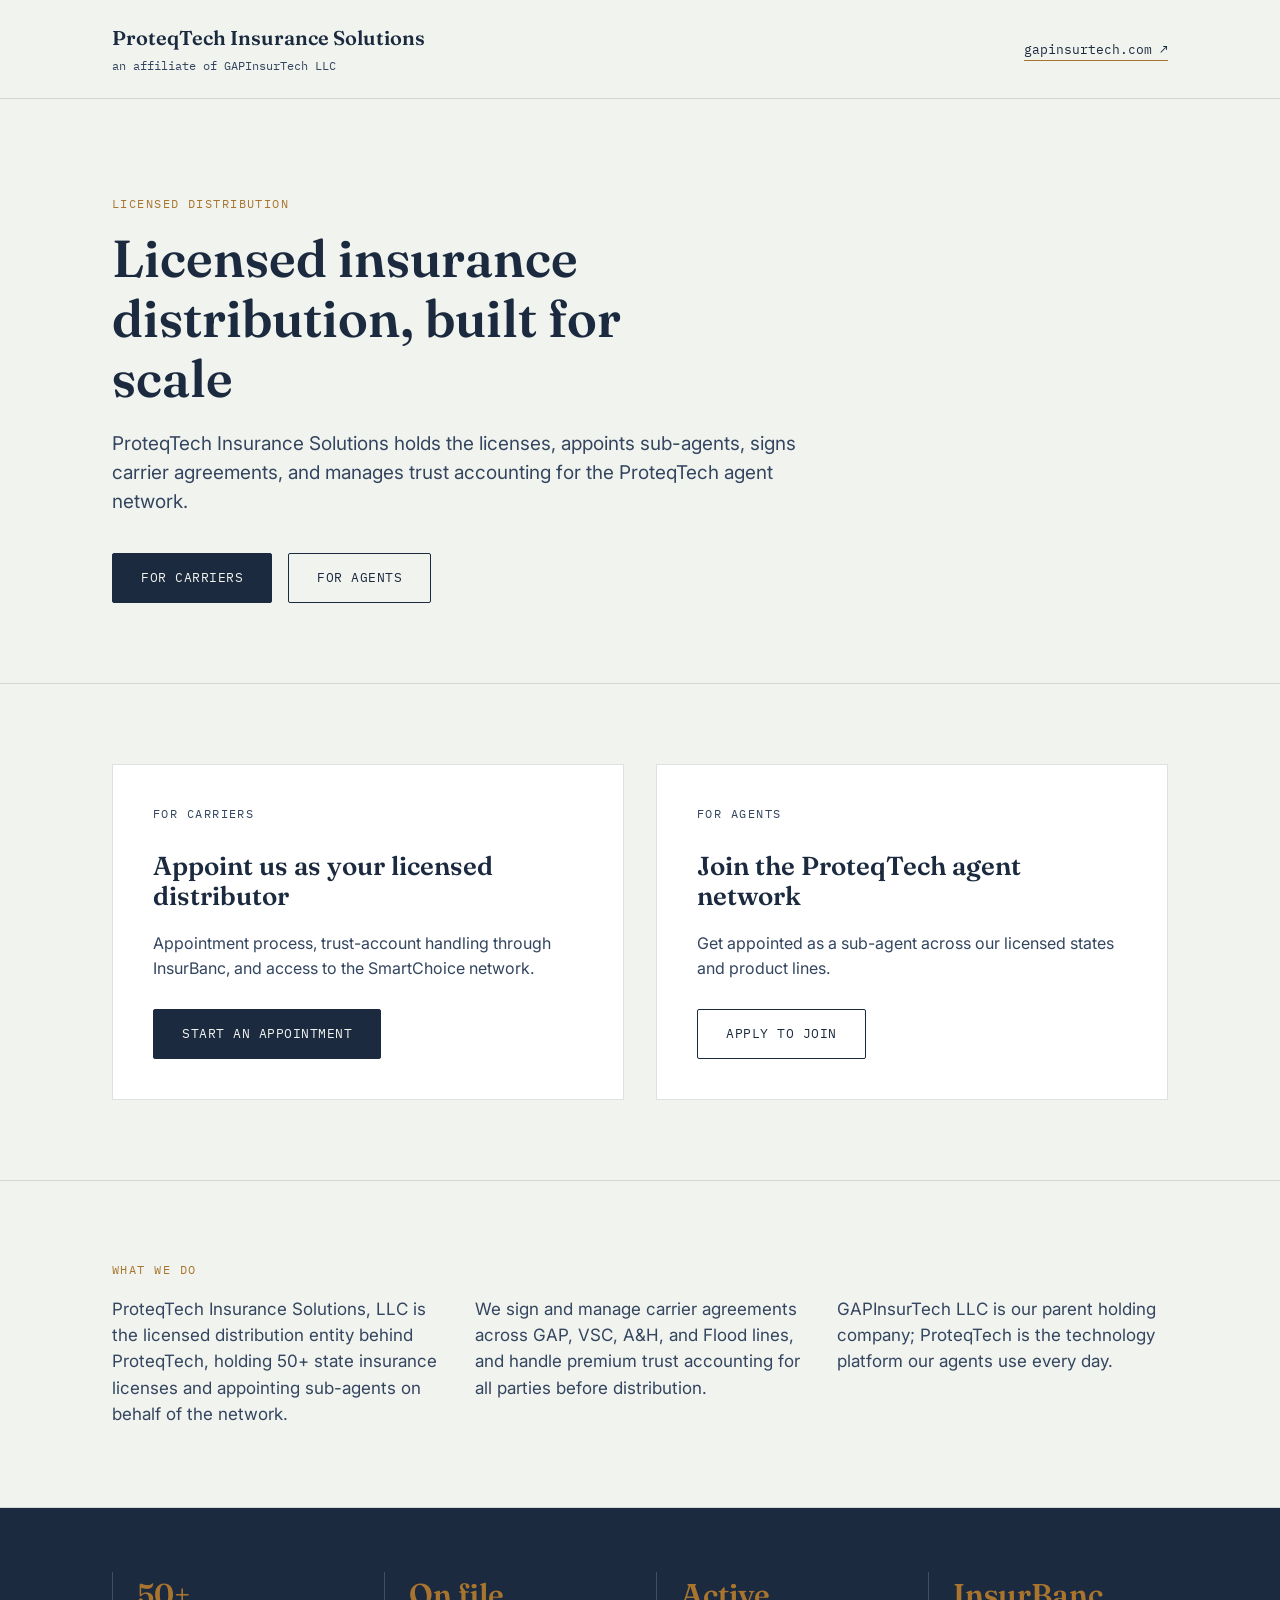
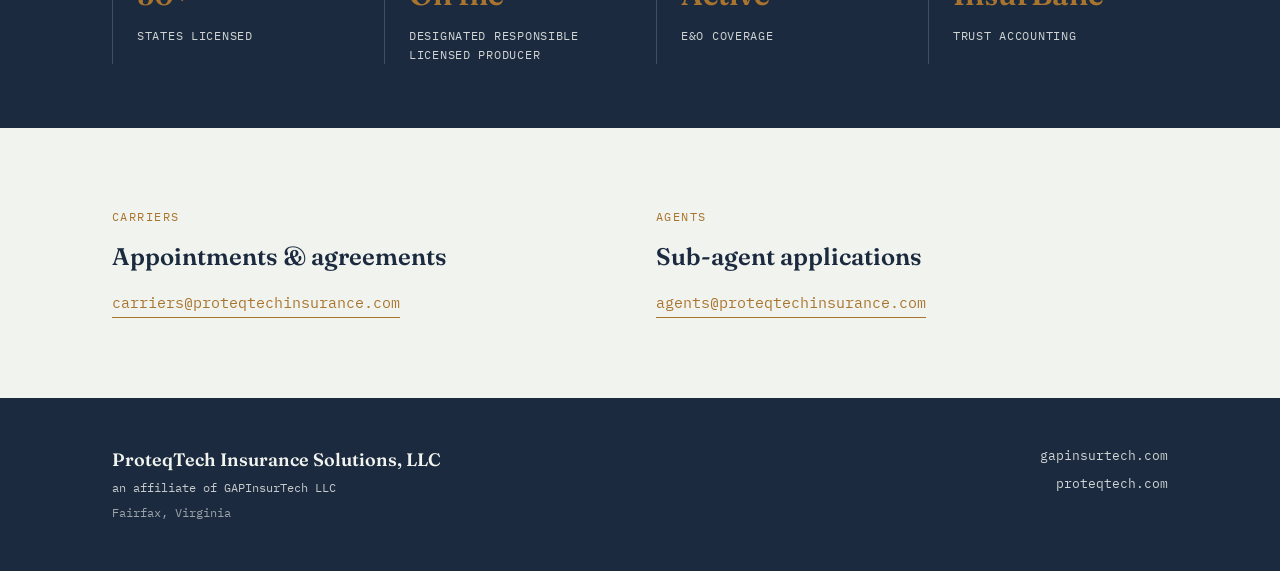
==== index.html @ 20bc14b7 "Initial build of ProteqTech Insurance Solutions homepage" ====
<!doctype html>
<html lang="en">
<head>
<meta charset="UTF-8">
<meta name="viewport" content="width=device-width, initial-scale=1.0">
<title>ProteqTech Insurance Solutions, LLC</title>
<meta name="description" content="ProteqTech Insurance Solutions, LLC is the licensed insurance distribution affiliate of GAPInsurTech LLC — appointing sub-agents, signing carrier agreements, and managing trust accounting for the ProteqTech agent network.">
<link rel="preconnect" href="https://fonts.googleapis.com">
<link rel="preconnect" href="https://fonts.gstatic.com" crossorigin>
<link href="https://fonts.googleapis.com/css2?family=Fraunces:opsz,wght@9..144,400;9..144,500;9..144,600;9..144,700&family=Inter:wght@400;500;600&family=IBM+Plex+Mono:wght@400;500&display=swap" rel="stylesheet">
<link rel="stylesheet" href="styles.css">
</head>
<body>

<header class="site-header">
  <div class="wrap header-inner">
    <div class="wordmark-block">
      <a href="/" class="wordmark">ProteqTech Insurance Solutions</a>
      <span class="wordmark-sub">an affiliate of GAPInsurTech LLC</span>
    </div>
    <nav class="site-nav">
      <a href="https://gapinsurtech.com" target="_blank" rel="noopener">gapinsurtech.com &#8599;</a>
    </nav>
  </div>
</header>

<main>

  <section class="hero">
    <div class="wrap">
      <p class="eyebrow">Licensed Distribution</p>
      <h1>Licensed insurance distribution, built for scale</h1>
      <p class="hero-sub">ProteqTech Insurance Solutions holds the licenses, appoints sub-agents, signs carrier agreements, and manages trust accounting for the ProteqTech agent network.</p>
      <div class="hero-actions">
        <a href="#carriers" class="btn btn-primary">For carriers</a>
        <a href="#agents" class="btn btn-outline">For agents</a>
      </div>
    </div>
  </section>

  <section class="split">
    <div class="wrap split-grid">
      <div class="card" id="carriers">
        <p class="eyebrow">For carriers</p>
        <h3>Appoint us as your licensed distributor</h3>
        <p>Appointment process, trust-account handling through InsurBanc, and access to the SmartChoice network.</p>
        <a href="mailto:carriers@proteqtechinsurance.com" class="btn btn-primary">Start an appointment</a>
      </div>
      <div class="card" id="agents">
        <p class="eyebrow">For agents</p>
        <h3>Join the ProteqTech agent network</h3>
        <p>Get appointed as a sub-agent across our licensed states and product lines.</p>
        <a href="mailto:agents@proteqtechinsurance.com" class="btn btn-outline">Apply to join</a>
      </div>
    </div>
  </section>

  <section class="what-we-do">
    <div class="wrap">
      <p class="eyebrow">What we do</p>
      <div class="wwd-grid">
        <p>ProteqTech Insurance Solutions, LLC is the licensed distribution entity behind ProteqTech, holding 50+ state insurance licenses and appointing sub-agents on behalf of the network.</p>
        <p>We sign and manage carrier agreements across GAP, VSC, A&amp;H, and Flood lines, and handle premium trust accounting for all parties before distribution.</p>
        <p>GAPInsurTech LLC is our parent holding company; ProteqTech is the technology platform our agents use every day.</p>
      </div>
    </div>
  </section>

  <section class="stats">
    <div class="wrap stats-grid">
      <div class="stat">
        <p class="stat-number">50+</p>
        <p class="stat-label">States licensed</p>
      </div>
      <div class="stat">
        <p class="stat-number">On file</p>
        <p class="stat-label">Designated Responsible Licensed Producer</p>
      </div>
      <div class="stat">
        <p class="stat-number">Active</p>
        <p class="stat-label">E&amp;O coverage</p>
      </div>
      <div class="stat">
        <p class="stat-number">InsurBanc</p>
        <p class="stat-label">Trust accounting</p>
      </div>
    </div>
  </section>

  <section class="contact">
    <div class="wrap contact-grid">
      <div class="contact-block">
        <p class="eyebrow">Carriers</p>
        <h3>Appointments &amp; agreements</h3>
        <a href="mailto:carriers@proteqtechinsurance.com" class="contact-email">carriers@proteqtechinsurance.com</a>
      </div>
      <div class="contact-block">
        <p class="eyebrow">Agents</p>
        <h3>Sub-agent applications</h3>
        <a href="mailto:agents@proteqtechinsurance.com" class="contact-email">agents@proteqtechinsurance.com</a>
      </div>
    </div>
  </section>

</main>

<footer class="site-footer">
  <div class="wrap footer-inner">
    <div class="footer-brand">
      <p class="footer-name">ProteqTech Insurance Solutions, LLC</p>
      <p class="footer-sub">an affiliate of GAPInsurTech LLC</p>
      <p class="footer-address">Fairfax, Virginia</p>
    </div>
    <div class="footer-links">
      <a href="https://gapinsurtech.com" target="_blank" rel="noopener">gapinsurtech.com</a>
      <a href="https://proteqtech.com" target="_blank" rel="noopener">proteqtech.com</a>
    </div>
  </div>
</footer>

</body>
</html>
---- styles.css ----
:root {
  --ink: #1B2A3F;
  --ink-soft: #33455f;
  --paper: #F1F3EE;
  --paper-dim: #e6e8e1;
  --brass: #A9752E;
  --brass-dark: #8a5f24;
  --border: rgba(27, 42, 63, 0.14);
  --border-on-ink: rgba(241, 243, 238, 0.18);

  --font-serif: "Fraunces", serif;
  --font-sans: "Inter", sans-serif;
  --font-mono: "IBM Plex Mono", monospace;
}

* {
  box-sizing: border-box;
}

html {
  scroll-behavior: smooth;
}

body {
  margin: 0;
  background: var(--paper);
  color: var(--ink);
  font-family: var(--font-sans);
  line-height: 1.55;
  -webkit-font-smoothing: antialiased;
}

.wrap {
  max-width: 1120px;
  margin: 0 auto;
  padding: 0 32px;
}

a {
  color: inherit;
}

h1, h2, h3 {
  font-family: var(--font-serif);
  font-weight: 600;
  line-height: 1.15;
  margin: 0 0 20px;
}

p {
  margin: 0 0 16px;
}

.eyebrow {
  font-family: var(--font-mono);
  font-size: 12px;
  letter-spacing: 0.12em;
  text-transform: uppercase;
  color: var(--brass);
  margin: 0 0 16px;
}

/* Buttons */
.btn {
  display: inline-block;
  font-family: var(--font-mono);
  font-size: 13px;
  letter-spacing: 0.04em;
  text-transform: uppercase;
  text-decoration: none;
  padding: 14px 28px;
  border-radius: 2px;
  border: 1px solid transparent;
  transition: background-color 0.15s ease, color 0.15s ease, border-color 0.15s ease;
}

.btn-primary {
  background: var(--ink);
  color: var(--paper);
  border-color: var(--ink);
}

.btn-primary:hover {
  background: var(--brass);
  border-color: var(--brass);
}

.btn-outline {
  background: transparent;
  color: var(--ink);
  border-color: var(--ink);
}

.btn-outline:hover {
  background: var(--ink);
  color: var(--paper);
}

/* Header */
.site-header {
  border-bottom: 1px solid var(--border);
  background: var(--paper);
  position: sticky;
  top: 0;
  z-index: 10;
}

.header-inner {
  display: flex;
  align-items: center;
  justify-content: space-between;
  flex-wrap: wrap;
  gap: 12px;
  padding-top: 22px;
  padding-bottom: 22px;
}

.wordmark-block {
  display: flex;
  flex-direction: column;
}

.wordmark {
  font-family: var(--font-serif);
  font-weight: 600;
  font-size: 20px;
  text-decoration: none;
  color: var(--ink);
}

.wordmark-sub {
  font-family: var(--font-mono);
  font-size: 12px;
  color: var(--ink-soft);
  margin-top: 4px;
}

.site-nav a {
  font-family: var(--font-mono);
  font-size: 13px;
  text-decoration: none;
  color: var(--ink);
  border-bottom: 1px solid var(--brass);
  padding-bottom: 2px;
}

.site-nav a:hover {
  color: var(--brass);
}

/* Hero */
.hero {
  padding: 96px 0 80px;
  border-bottom: 1px solid var(--border);
}

.hero h1 {
  font-size: 52px;
  max-width: 15ch;
  color: var(--ink);
}

.hero-sub {
  font-size: 19px;
  max-width: 58ch;
  color: var(--ink-soft);
  margin-bottom: 36px;
}

.hero-actions {
  display: flex;
  gap: 16px;
  flex-wrap: wrap;
}

/* Split cards */
.split {
  padding: 80px 0;
  border-bottom: 1px solid var(--border);
}

.split-grid {
  display: grid;
  grid-template-columns: 1fr 1fr;
  gap: 32px;
}

.card {
  border: 1px solid var(--border);
  background: #fff;
  padding: 40px;
}

.card h3 {
  font-size: 26px;
}

.card p {
  color: var(--ink-soft);
  margin-bottom: 28px;
}

/* What we do */
.what-we-do {
  padding: 80px 0;
  border-bottom: 1px solid var(--border);
}

.wwd-grid {
  display: grid;
  grid-template-columns: repeat(3, 1fr);
  gap: 32px;
}

.wwd-grid p {
  font-size: 17px;
  color: var(--ink-soft);
  margin: 0;
}

/* Stats strip */
.stats {
  background: var(--ink);
  color: var(--paper);
  padding: 64px 0;
}

.stats-grid {
  display: grid;
  grid-template-columns: repeat(4, 1fr);
  gap: 32px;
}

.stat {
  border-left: 1px solid var(--border-on-ink);
  padding-left: 24px;
}

.stat-number {
  font-family: var(--font-serif);
  font-size: 30px;
  font-weight: 600;
  color: var(--brass);
  margin: 0 0 8px;
}

.stat-label {
  font-family: var(--font-mono);
  font-size: 12px;
  letter-spacing: 0.06em;
  text-transform: uppercase;
  color: var(--paper);
  opacity: 0.85;
  margin: 0;
}

/* Contact */
.contact {
  padding: 80px 0;
}

.contact-grid {
  display: grid;
  grid-template-columns: 1fr 1fr;
  gap: 32px;
}

.contact-block h3 {
  font-size: 24px;
}

.contact-email {
  display: inline-block;
  font-family: var(--font-mono);
  font-size: 15px;
  text-decoration: none;
  color: var(--brass);
  border-bottom: 1px solid var(--brass);
  padding-bottom: 2px;
}

.contact-email:hover {
  color: var(--brass-dark);
  border-color: var(--brass-dark);
}

/* Footer */
.site-footer {
  background: var(--ink);
  color: var(--paper);
  padding: 48px 0;
}

.footer-inner {
  display: flex;
  justify-content: space-between;
  align-items: flex-start;
  flex-wrap: wrap;
  gap: 24px;
}

.footer-name {
  font-family: var(--font-serif);
  font-size: 18px;
  font-weight: 600;
  margin: 0 0 6px;
}

.footer-sub {
  font-family: var(--font-mono);
  font-size: 12px;
  color: var(--paper);
  opacity: 0.8;
  margin: 0 0 6px;
}

.footer-address {
  font-family: var(--font-mono);
  font-size: 12px;
  color: var(--paper);
  opacity: 0.6;
  margin: 0;
}

.footer-links {
  display: flex;
  flex-direction: column;
  gap: 8px;
  align-items: flex-end;
}

.footer-links a {
  font-family: var(--font-mono);
  font-size: 13px;
  text-decoration: none;
  color: var(--paper);
  opacity: 0.85;
}

.footer-links a:hover {
  opacity: 1;
  color: var(--brass);
}

/* Responsive */
@media (max-width: 860px) {
  .hero {
    padding: 64px 0 56px;
  }

  .hero h1 {
    font-size: 36px;
    max-width: none;
  }

  .hero-sub {
    font-size: 17px;
  }

  .split-grid,
  .wwd-grid,
  .contact-grid {
    grid-template-columns: 1fr;
  }

  .stats-grid {
    grid-template-columns: repeat(2, 1fr);
    row-gap: 32px;
  }

  .card {
    padding: 28px;
  }

  .footer-inner {
    flex-direction: column;
  }

  .footer-links {
    align-items: flex-start;
  }
}

@media (max-width: 480px) {
  .wrap {
    padding: 0 20px;
  }

  .hero h1 {
    font-size: 30px;
  }

  .stats-grid {
    grid-template-columns: 1fr;
  }

  .hero-actions {
    flex-direction: column;
  }

  .btn {
    text-align: center;
  }
}
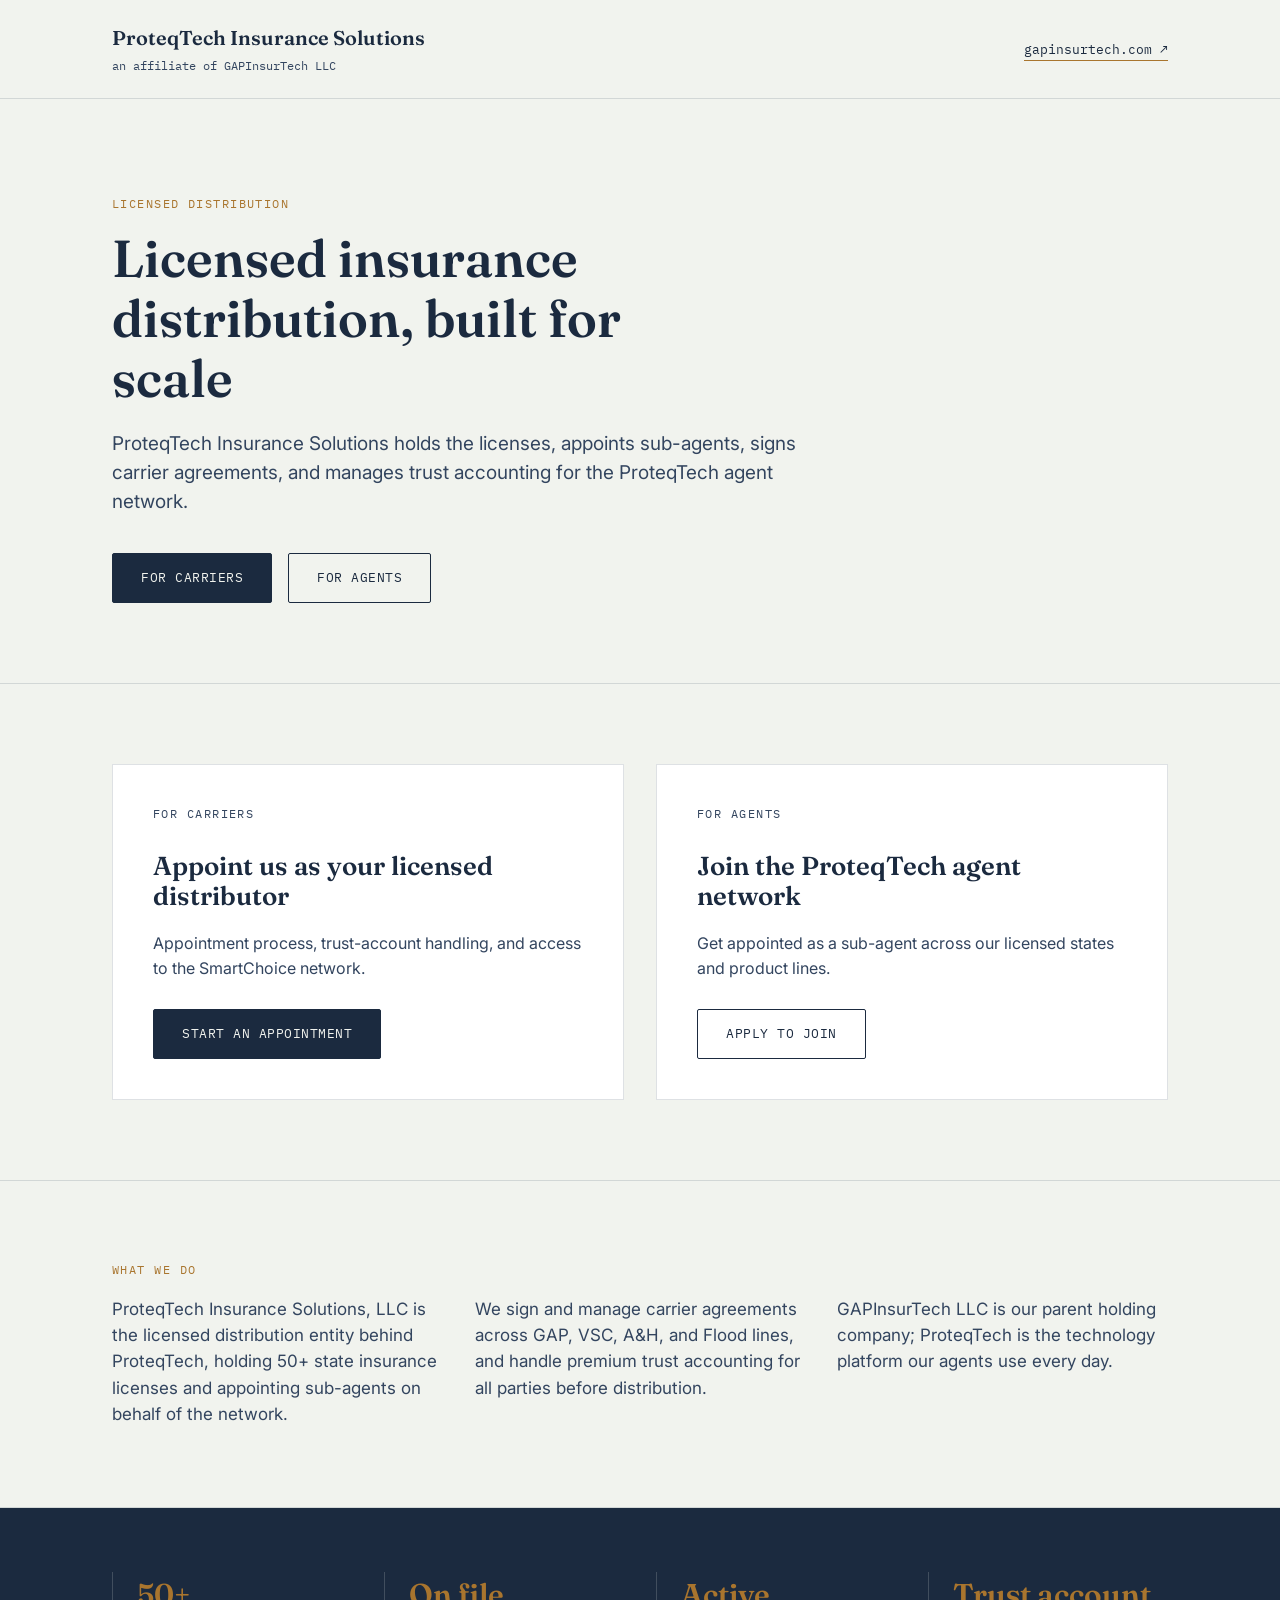
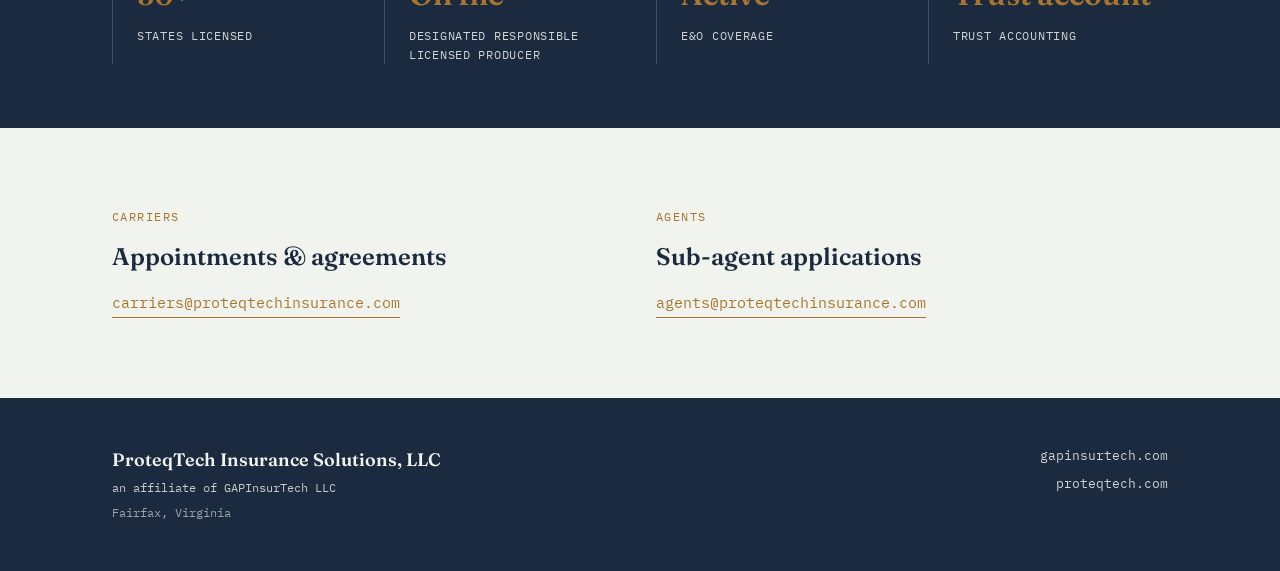
==== commit aec95e6e: "Update CTA links and remove unconfirmed bank name Co-Authored-By: Claude Sonnet 5 <noreply@anthropic" ====
--- a/index.html
+++ b/index.html
@@ -43,14 +43,14 @@
       <div class="card" id="carriers">
         <p class="eyebrow">For carriers</p>
         <h3>Appoint us as your licensed distributor</h3>
-        <p>Appointment process, trust-account handling through InsurBanc, and access to the SmartChoice network.</p>
+        <p>Appointment process, trust-account handling, and access to the SmartChoice network.</p>
         <a href="mailto:carriers@proteqtechinsurance.com" class="btn btn-primary">Start an appointment</a>
       </div>
       <div class="card" id="agents">
         <p class="eyebrow">For agents</p>
         <h3>Join the ProteqTech agent network</h3>
         <p>Get appointed as a sub-agent across our licensed states and product lines.</p>
-        <a href="mailto:agents@proteqtechinsurance.com" class="btn btn-outline">Apply to join</a>
+        <a href="https://app.proteqtech.com/signup" class="btn btn-outline">Apply to join</a>
       </div>
     </div>
   </section>
@@ -81,7 +81,7 @@
         <p class="stat-label">E&amp;O coverage</p>
       </div>
       <div class="stat">
-        <p class="stat-number">InsurBanc</p>
+        <p class="stat-number">Trust account</p>
         <p class="stat-label">Trust accounting</p>
       </div>
     </div>
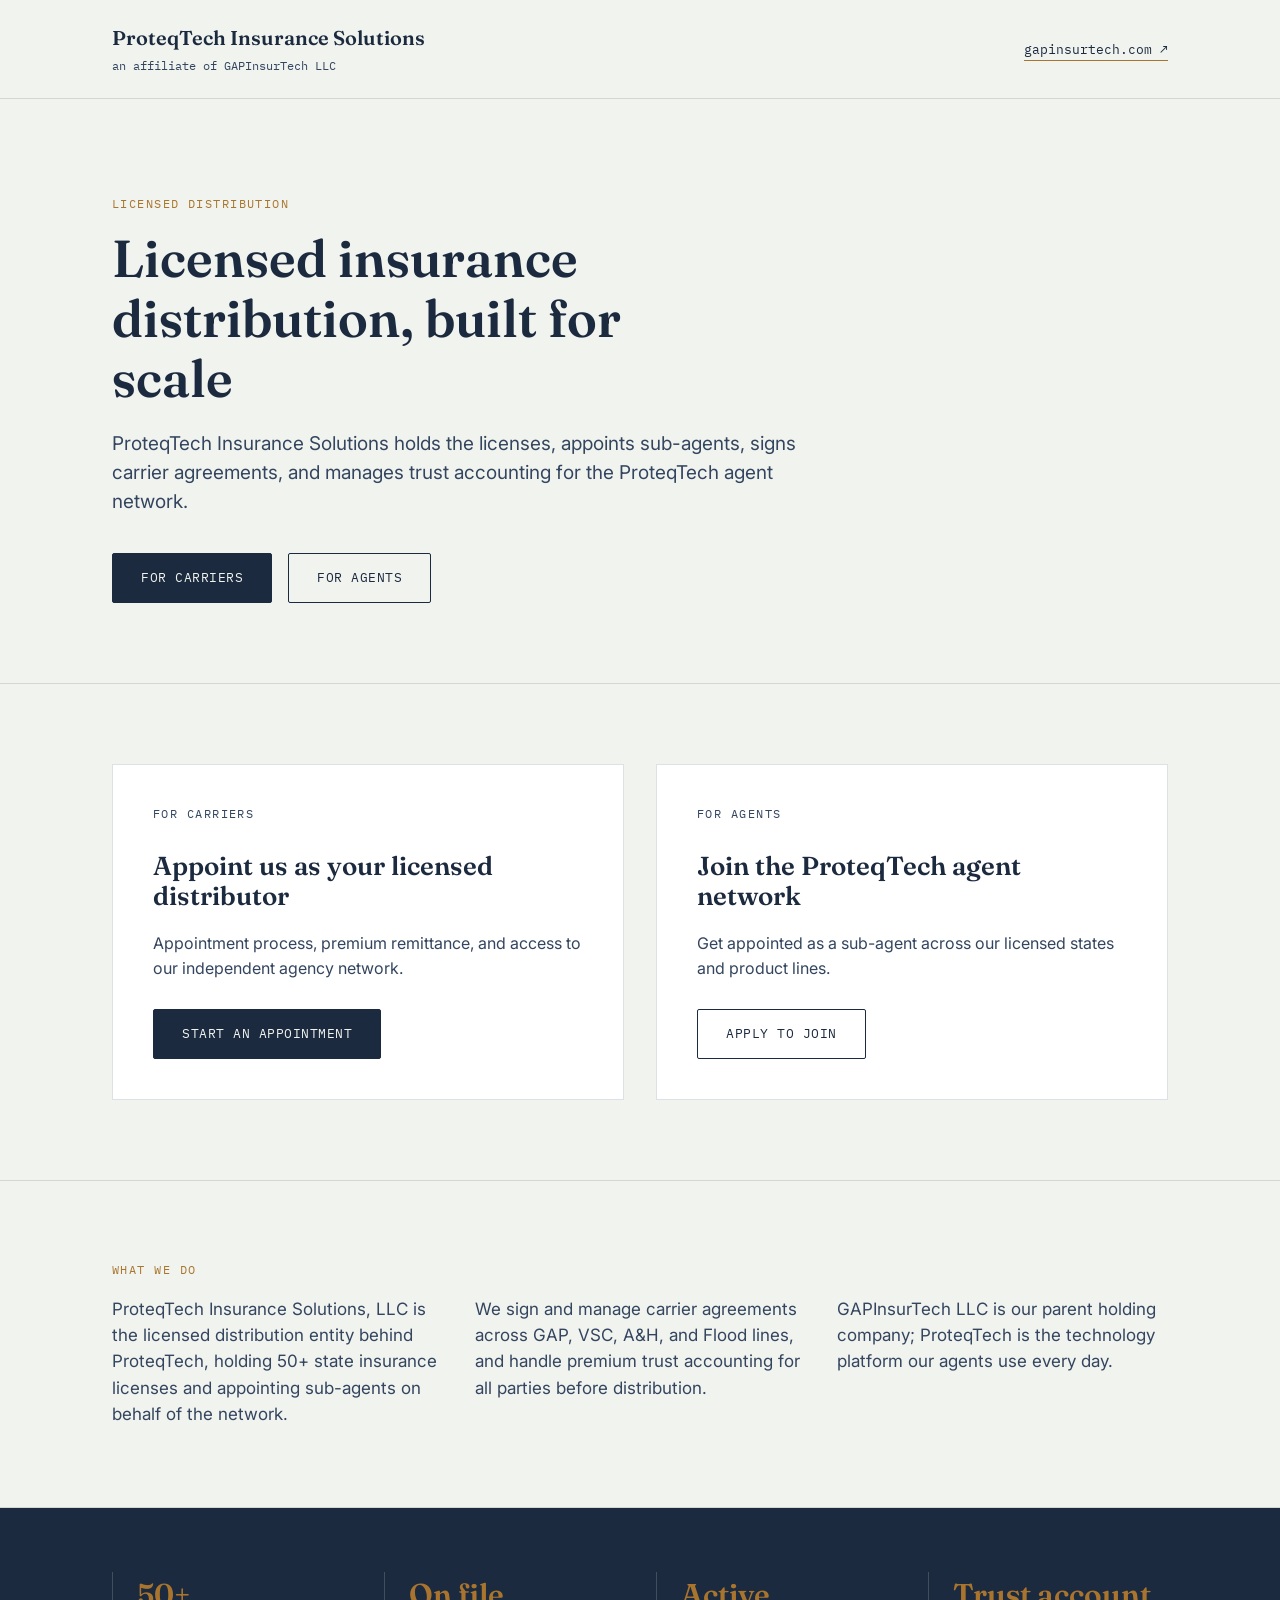
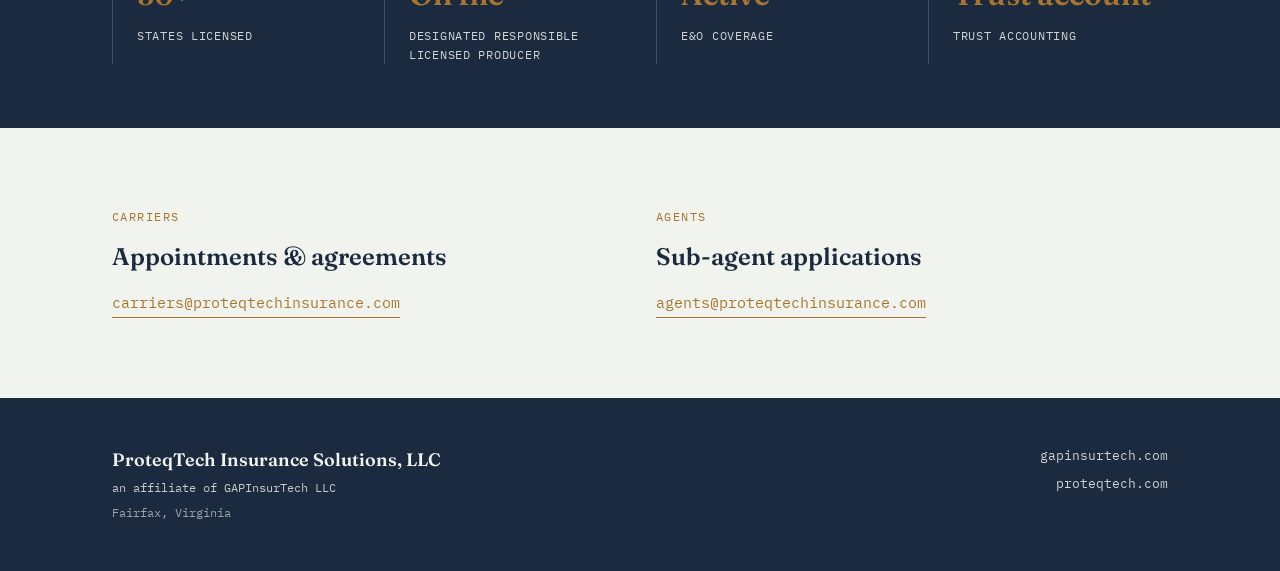
==== commit 846980fb: "Update appointment process description for carriers" ====
--- a/index.html
+++ b/index.html
@@ -43,14 +43,14 @@
       <div class="card" id="carriers">
         <p class="eyebrow">For carriers</p>
         <h3>Appoint us as your licensed distributor</h3>
-        <p>Appointment process, trust-account handling, and access to the SmartChoice network.</p>
+       <p>Appointment process, premium remittance, and access to our independent agency network.</p>
         <a href="mailto:carriers@proteqtechinsurance.com" class="btn btn-primary">Start an appointment</a>
       </div>
       <div class="card" id="agents">
         <p class="eyebrow">For agents</p>
         <h3>Join the ProteqTech agent network</h3>
         <p>Get appointed as a sub-agent across our licensed states and product lines.</p>
-        <a href="https://app.proteqtech.com/signup" class="btn btn-outline">Apply to join</a>
+       <a href="/join" class="btn btn-outline">Apply to join</a>
       </div>
     </div>
   </section>
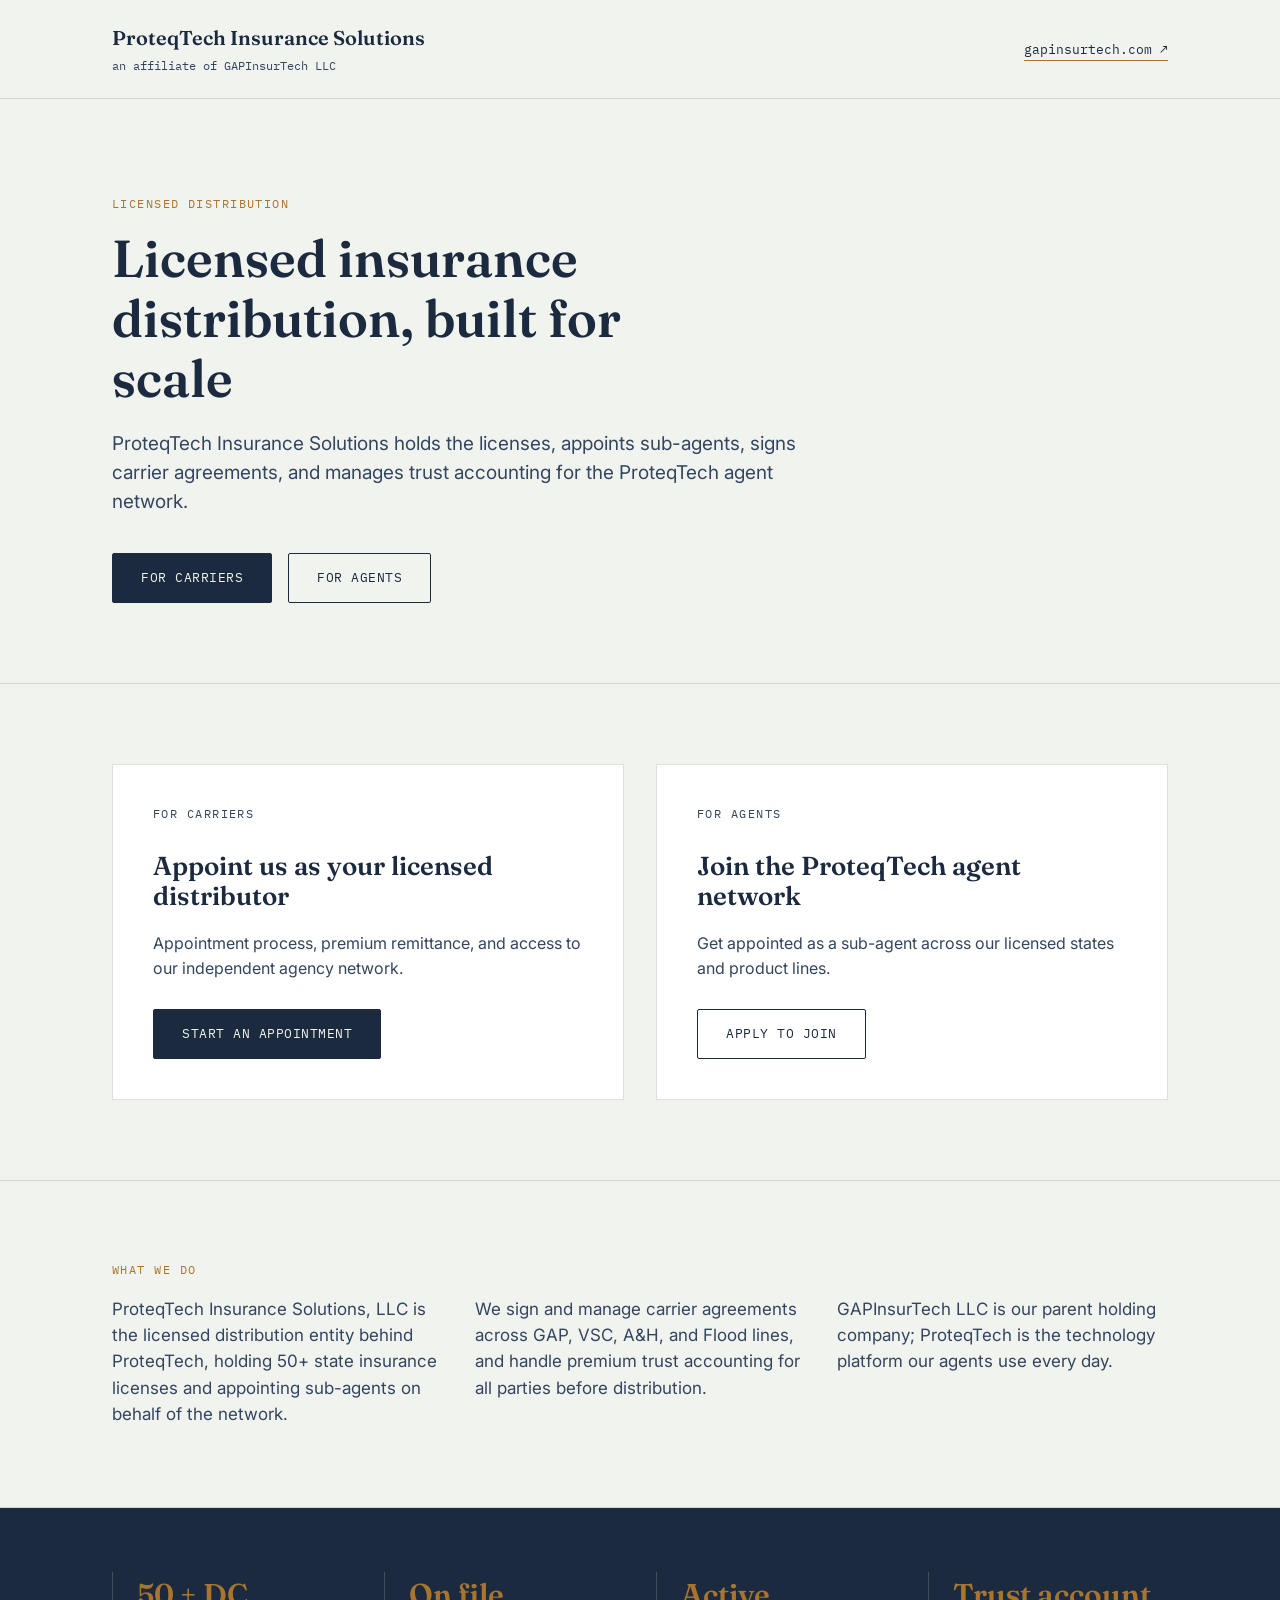
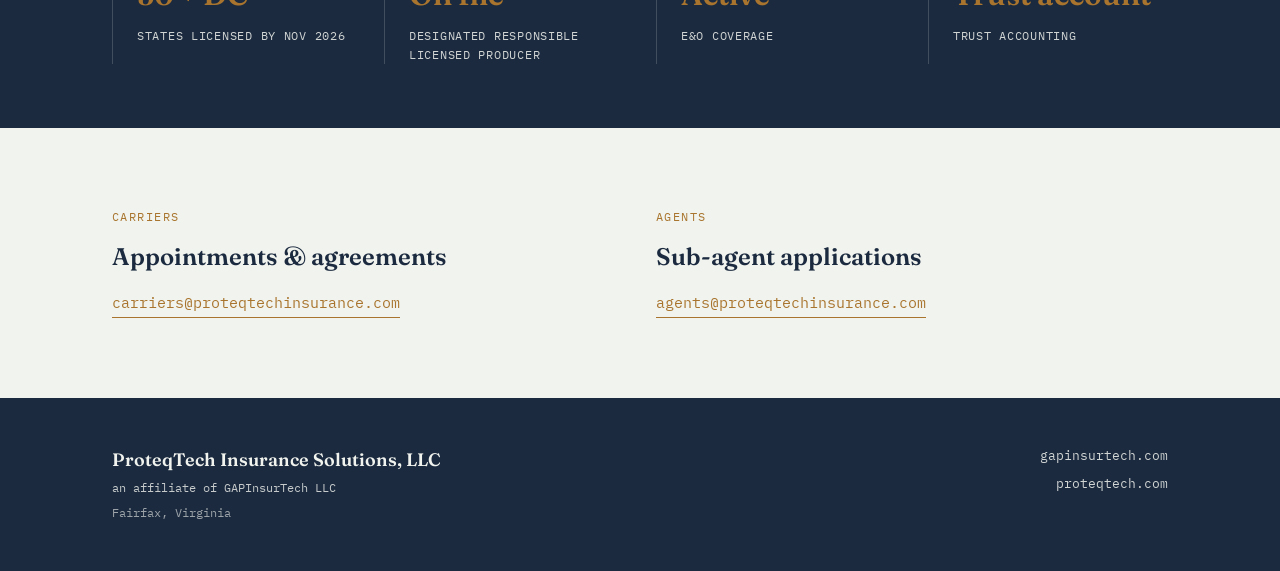
==== commit c02a846e: "Merge db73ad92d456e8de52d5453be4681b2eac401bc5 into 846980fb9ce1f54afb00cd3f353a36d4d651a98b" ====
--- a/index.html
+++ b/index.html
@@ -69,8 +69,8 @@
   <section class="stats">
     <div class="wrap stats-grid">
       <div class="stat">
-        <p class="stat-number">50+</p>
-        <p class="stat-label">States licensed</p>
+        <p class="stat-number">50 + DC</p>
+        <p class="stat-label">States licensed by Nov 2026</p>
       </div>
       <div class="stat">
         <p class="stat-number">On file</p>
